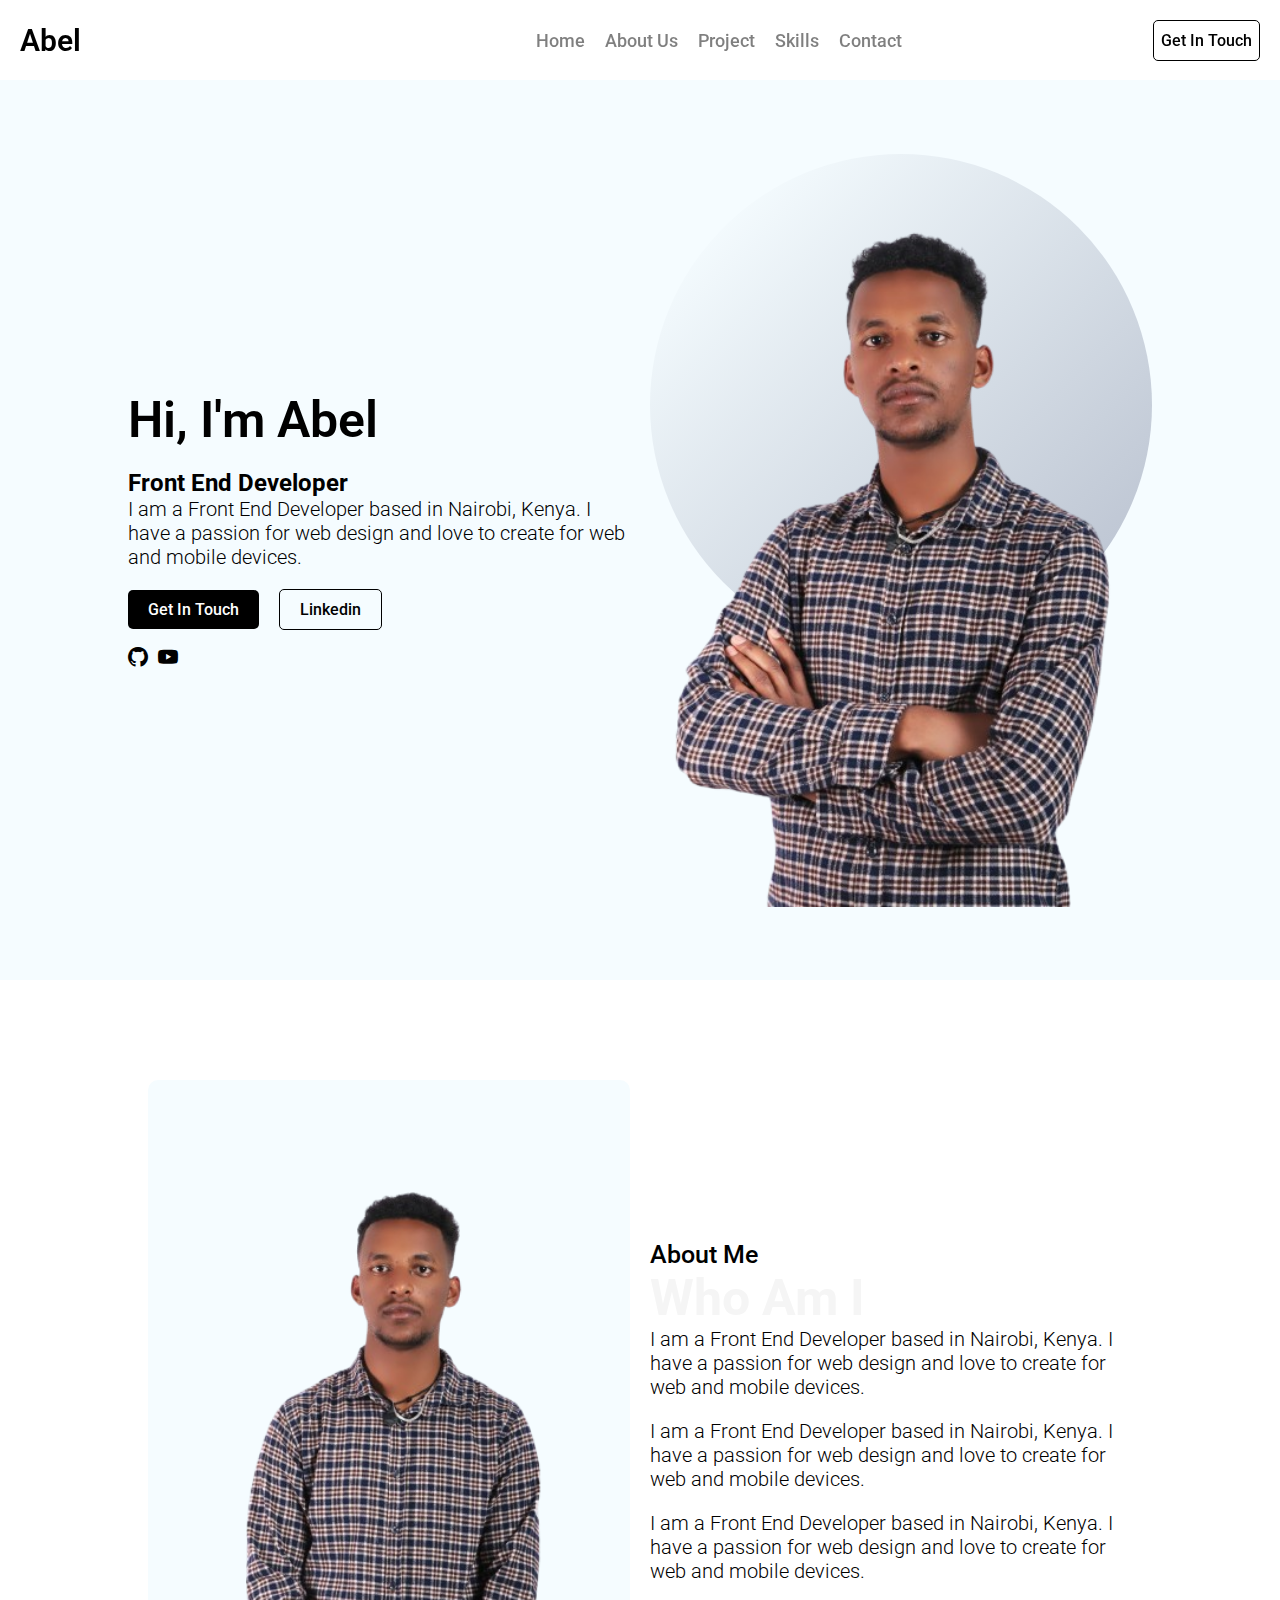
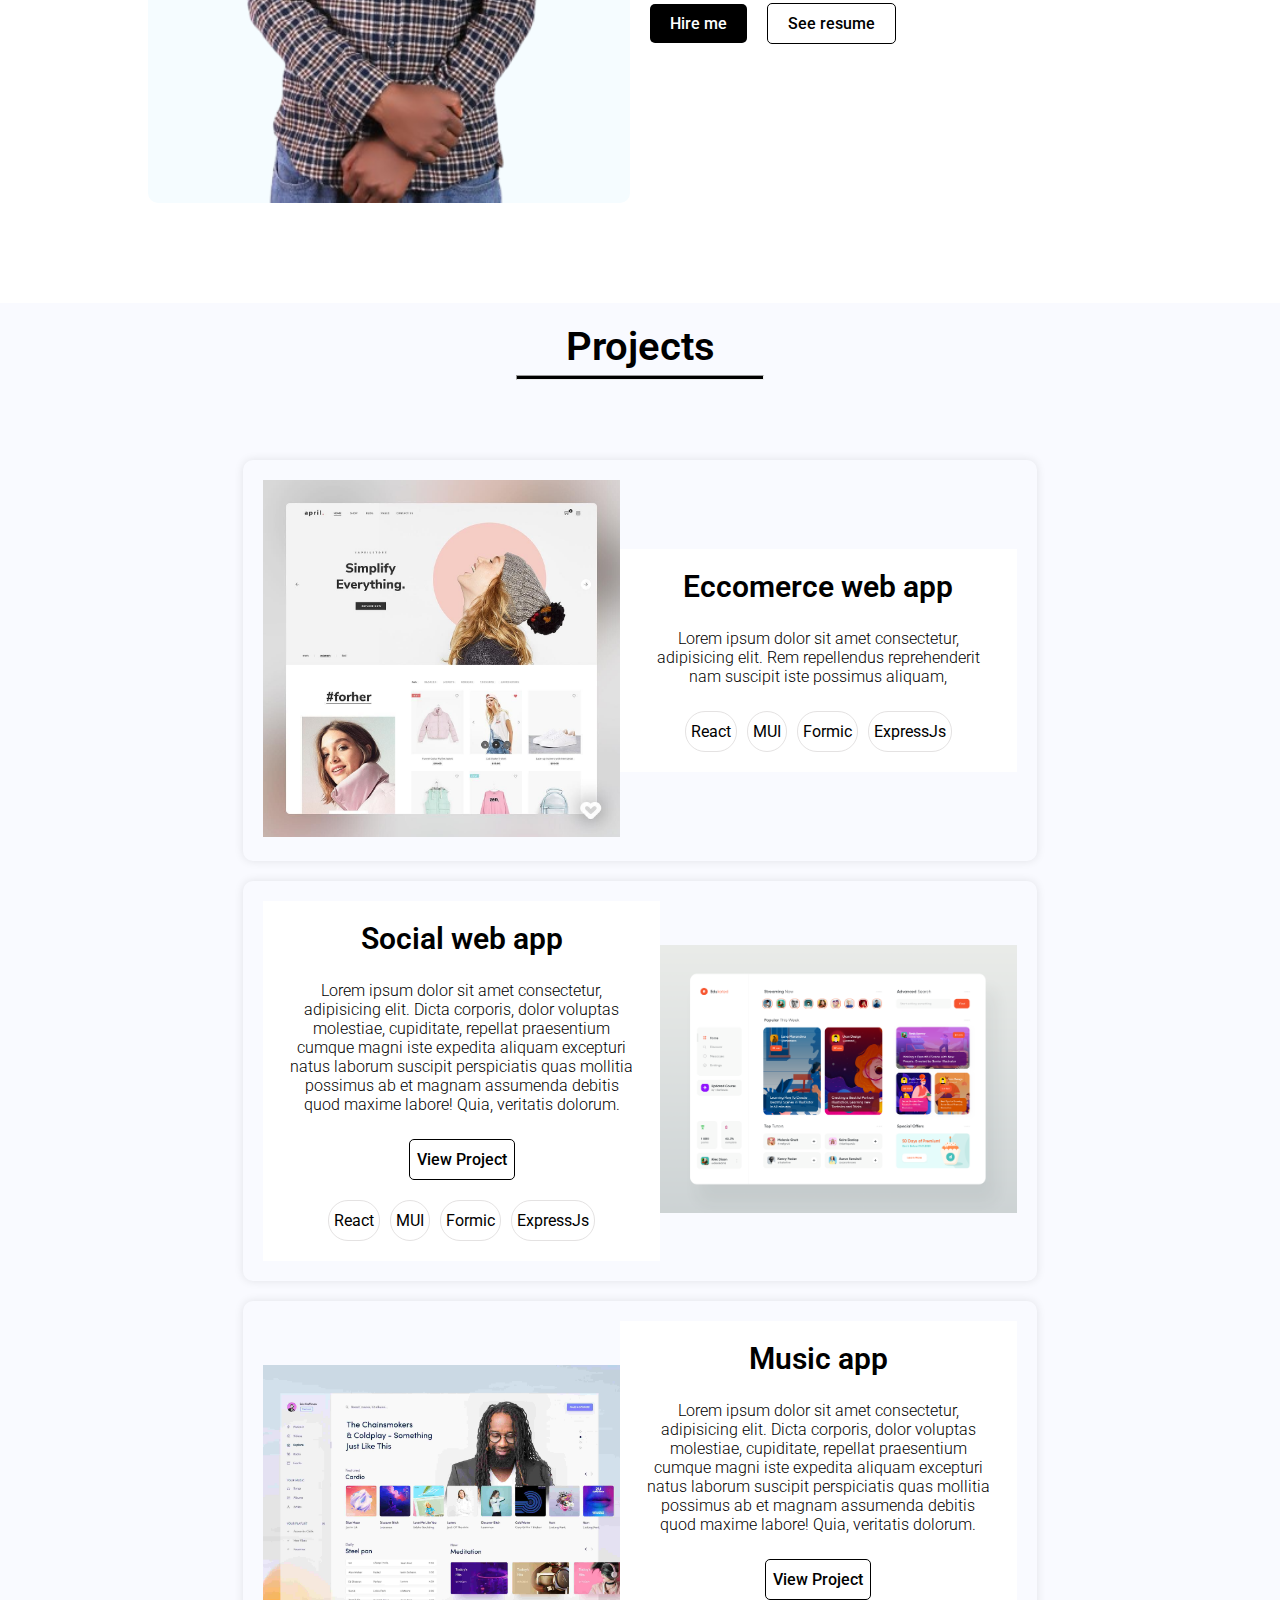
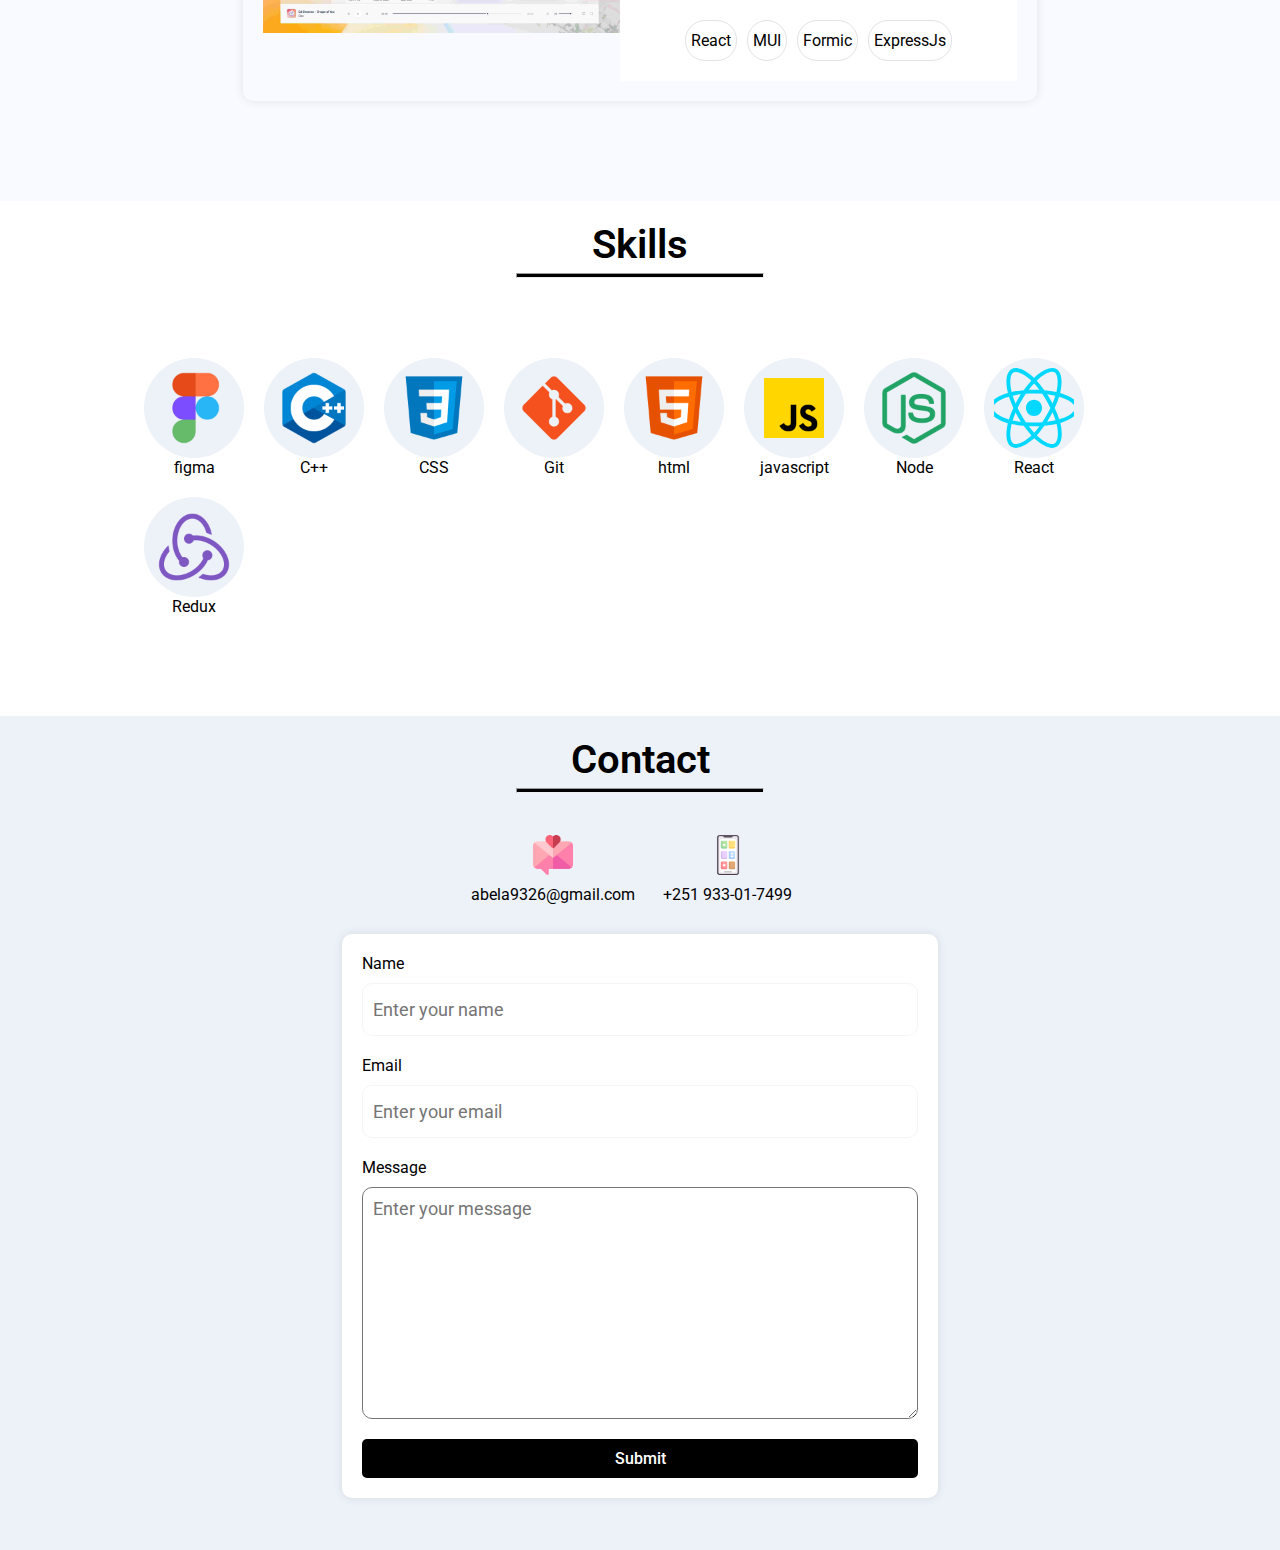
==== index.html @ 2ee45dbb "first commit" ====
<!DOCTYPE html>
<html lang="en">
  <head>
    <meta charset="UTF-8" />

    <meta name="viewport" content="width=device-width, initial-scale=1.0" />
    <link
      rel="stylesheet"
      href="https://cdn.jsdelivr.net/npm/bootstrap-icons@1.11.3/font/bootstrap-icons.min.css"
    />
    <link rel="stylesheet" href="style.css" />
    <title>Document</title>
  </head>
  <body>
    <nav>
      <div class="navbar">
        <div class="logo">
          <a href="#home">Abel</a>
        </div>

        <div class="nav-links">
          <ul class="nav-link-lists">
            <li class="nav-link"><a href="#home">Home</a></li>
            <li class="nav-link"><a href="#about">About Us</a></li>
            <li class="nav-link"><a href="#project">Project</a></li>
            <li class="nav-link"><a href="#skills">Skills</a></li>
            <li class="nav-link"><a href="#contact">Contact</a></li>
          </ul>
          <div>
              <a class="btn outline" href="#contact">Get In Touch</a>
          </div>
        </div>
        <div class="menu">
          <i class="bi bi-list"></i>
        </div>
      </div>
    </nav>
    <div class="side-bar hidden">
      <div class="close-btn">
        <i class="bi bi-x"></i>
      </div>
      <div class="side-bar-links">
        <ul>
          <li><a href="#home">Home</a></li>
          <li><a href="#about">About Us</a></li>
          <li><a href="#project">Project</a></li>
          <li><a href="#skills">Skills</a></li>
          <li><a href="#contact">Contact</a></li>
        </ul>
      </div>
    </div>
    <main>
      <header id="home">
        <div class="container">
          <div class="content">
            <h1>Hi, I'm Abel</h1>
            <h2>Front End Developer</h2>
            <p>
              I am a Front End Developer based in Nairobi, Kenya. I have a
              passion for web design and love to create for web and mobile
              devices.
            </p>
           <div class="btn-container">
            <a href="#contact" class="btn filled">Get In Touch</a>
            <a href="https://www.linkedin.com/in/abel-ayalew-528787195/" target="_blank" rel="noopener" class="btn outline">Linkedin</a>
           </div>
           <div class="social-links">
            
            <a href="https://github.com/abela2112" target="_blank" rel="noopener"><i class="bi bi-github"></i></a>
            <i class="bi bi-youtube"></i>
            
           </div>
          </div>
          <div class="img-wrraper">
            <img
              src="./assets/circle.svg"
              alt="background color"
              class="img-bg"
            />
            <img src="./assets/abel-bg-2.png" alt="Abel" class="img" />
          </div>
        </div>
      </header>
      <section id="about">
            <div class="container">
                <div class="card">
                    <div class="img-wrraper">
                        <img src="./assets/abela-bg-1.png" alt="Abel">
                    </div>
                    <div class="content">
                        <h2>About Me</h2>
                        <span>Who Am I</span>
                        <p>I am a Front End Developer based in Nairobi, Kenya. I have a passion for web design and love to create for web and mobile devices.</p>
                        <p>I am a Front End Developer based in Nairobi, Kenya. I have a passion for web design and love to create for web and mobile devices.</p>
                        <p>I am a Front End Developer based in Nairobi, Kenya. I have a passion for web design and love to create for web and mobile devices.</p>
                       <div class="btn-container">
                        <a href="#contact" class="btn filled">Hire me</a>
                        <a href="#" target="_blank" rel="noopener noreferrer" class="btn outline">See resume</a>
                       </div>
                    </div>
                </div> 
            </div>

        </section>

      <section id="project">
        <div class="title">
          <h2>Projects</h2>
          <hr />
        </div>
        <div class="project-container">
          <div class="project-card">
            <div class="project-img">
              <img src="./assets/e-commerce-app.jpg" alt="Abel" />
            </div>
            <div class="project-info">
              <h3>Eccomerce web app</h3>
              <p>
                Lorem ipsum dolor sit amet consectetur, adipisicing elit. Rem
                repellendus reprehenderit nam suscipit iste possimus aliquam,
                
              </p>
              <div class="badges-container">
                <span class="badge">
                  React
                </span>
                <span class="badge">
                  MUI
                </span>
                <span class="badge">
                  Formic
                </span>
                <span class="badge">
                  ExpressJs
                </span>
              </div>
            </div>
          </div>
          <div class="project-card">
            <div class="project-info">
              <h3>Social web app</h3>
              <p>
                Lorem ipsum dolor sit amet consectetur, adipisicing elit. Dicta
                corporis, dolor voluptas molestiae, cupiditate, repellat
                praesentium cumque magni iste expedita aliquam excepturi natus
                laborum suscipit perspiciatis quas mollitia possimus ab et
                magnam assumenda debitis quod maxime labore! Quia, veritatis
                dolorum.
              </p>
              <a target="_blank" href="https://socal-media-754802.netlify.app" rel="noopener" class="btn outline">View Project</a>
              
              <div class="badges-container">
                <span class="badge">
                  React
                </span>
                <span class="badge">
                  MUI
                </span>
                <span class="badge">
                  Formic
                </span>
                <span class="badge">
                  ExpressJs
                </span>
              </div>
            </div>
            <div class="project-img">
              <img src="./assets/social-app.png" alt="Abel" />
            </div>
          </div>
          <div class="project-card">
            <div class="project-img">
              <img src="./assets/music-app.jpg" alt="Abel" />
            </div>
            <div class="project-info">
              <h3>Music app</h3>
              <p>
                Lorem ipsum dolor sit amet consectetur, adipisicing elit. Dicta
                corporis, dolor voluptas molestiae, cupiditate, repellat
                praesentium cumque magni iste expedita aliquam excepturi natus
                laborum suscipit perspiciatis quas mollitia possimus ab et
                magnam assumenda debitis quod maxime labore! Quia, veritatis
                dolorum.
              </p>
              <a href="https://incredible-mooncake-0d624f.netlify.app/" target="_blank" rel="noopener" class="btn outline">View Project</a>
              <div class="badges-container">
                <span class="badge">
                  React
                </span>
                <span class="badge">
                  MUI
                </span>
                <span class="badge">
                  Formic
                </span>
                <span class="badge">
                  ExpressJs
                </span>
              </div>
            </div>
          </div>
        </div>
      </section>
      <section id="skills">
        <div class="title">
          <h2>Skills</h2>
          <hr />
        </div>
        <div class="skills-container">
          <div class="skill">
            <div class="skill-img">
              <img src="./assets/figma.png" alt="figma" />
            </div>
            <p class="skill-name">figma</p>
          </div>
          <div class="skill">
            <div class="skill-img">
              <img src="./assets/cpp.png" alt="cpp" />
            </div>
            <p class="skill-name">C++</p>
          </div>
          <div class="skill">
            <div class="skill-img">
              <img src="./assets/css.png" alt="css" />
            </div>
            <p class="skill-name">CSS</p>
          </div>
          <div class="skill">
            <div class="skill-img">
              <img src="./assets/git.png" alt="git" />
            </div>
            <p class="skill-name">Git</p>
          </div>
          <div class="skill">
            <div class="skill-img">
              <img src="./assets/html.png" alt="html" />
            </div>
            <p class="skill-name">html</p>
          </div>
          <div class="skill">
            <div class="skill-img">
              <img src="./assets/javascript.png" alt="javascript" />
            </div>
            <p class="skill-name">javascript</p>
          </div>
          <div class="skill">
            <div class="skill-img">
              <img src="./assets/node.png" alt="node" />
            </div>
            <p class="skill-name">Node</p>
          </div>
          <div class="skill">
            <div class="skill-img">
              <img src="./assets/react - Copy.svg" alt="react" />
            </div>
            <p class="skill-name">React</p>
          </div>
          <div class="skill">
            <div class="skill-img">
              <img src="./assets/redux.png" alt="redux" />
            </div>
            <p class="skill-name">Redux</p>
          </div>
        </div>
      </section>
      <section id="contact">
        <div class="title">
          <h2>Contact</h2>
          <hr />
        </div>
        <div class="contact-container">
          <div class="contact-cards">
            <div class="contact-card">
              <img src="./assets/email.png" alt="email" />
              <a href="mailto:abela9326@gmail.com" className="p-text">abela9326@gmail.com</a
              >
            </div>
            <div class="contact-card">
              <img src="./assets/mobile.png" alt="mobile" />
              <a href="tel:+251933017499" class="p-text"
                >+251 933-01-7499</a
              >
            </div>
          </div>
          <form class="contact-form">
            <div class="form-control">
              <label for="name">Name</label>
              <input type="text" id="name" placeholder="Enter your name" />
            </div>
            <div class="form-control">
              <label for="email">Email</label>
              <input type="email" id="email" placeholder="Enter your email" />
            </div>
            <div class="form-control">
              <label for="message">Message</label>
              <textarea
                cols="30"
                rows="10"
                placeholder="Enter your message"
              ></textarea>
            </div>
            <button type="button" class="btn filled">Submit</button>
          </form>
        </div>
      </section>
    </main>
    <footer></footer>
    <script src="script.js"></script>
  </body>
</html>
---- style.css ----
@import url("https://fonts.googleapis.com/css2?family=Abel&family=Lexend:wght@100;300;400;500;600;700;800;900&family=Nunito:wght@200;500;600;800&family=Open+Sans:wght@400;500;600&family=Poppins:ital,wght@0,200;0,300;0,400;0,500;0,600;0,700;0,800;0,900;1,800&family=Roboto:ital,wght@0,100;0,300;0,400;0,500;0,700;0,900;1,700&family=Rubik:ital,wght@0,300;0,400;0,500;1,400&family=Source+Sans+3:wght@200;300;400;500;600;700;800;900&family=Urbanist:ital,wght@0,100;0,200;0,300;0,500;0,600;0,700;1,100;1,200;1,700&display=swap");
* {
  padding: 0;
  margin: 0;
  font-family: "Roboto", sans-serif;
  box-sizing: border-box;
  scroll-behavior: smooth;
}
a {
  text-decoration: none;
  cursor: pointer;
  color: inherit;
}
input {
  padding: 15px 10px;
  border-radius: 10px;
  margin-top: 10px;
  font-size: 18px;
  border: 1px solid #f5f5f5;
}
textarea {
  padding: 10px;
  border-radius: 10px;
  margin-top: 10px;
  font-size: 18px;
}

nav {
  width: 100%;
  height: 80px;
  position: fixed;
  top: 0;
  left: 0;
  right: 0;
  -webkit-backdrop-filter: blur(4px);
  backdrop-filter: blur(4px);
  z-index: 10;
}
.navbar {
  margin: 0 auto !important;
  display: flex;
  align-items: center;
  justify-content: space-between;
  padding: 0 20px;
  height: 100%;
}

.navbar .logo a {
  color: #000;
  font-size: 30px;
  font-weight: 600;
  text-decoration: none;
}
.nav-links {
  display: flex;
  align-items: center;
  justify-content: space-between;
  gap: 20px;
  width: 60%;
}
.nav-link-lists {
  display: flex;
  align-items: center;
  justify-content: space-between;
  list-style: none;
}

.nav-link a {
  margin-left: 20px;
  text-decoration: none;
  color: rgba(0, 0, 0,0.5);
  font-size: 18px;
  font-weight: 500;
  transition: all 0.3s ease;
}
.nav-link a:hover {
  color: #ff0000;
}
.nav-link a:active {
  color: #000;
}
.btn {
  padding: 10px 7px;
  border: none;
  border-radius: 5px;
  transition: all 0.3s ease;
  cursor: pointer;
  font-size: 16px;
  font-weight: 500;
}
.hidden {
  display: none !important;
}
.btn-container {
  display: flex;
  align-items: center;
  gap: 20px;
}
.outline {
  background-color: transparent !important;
  border: 1px solid #000 !important;
  color: #000 !important;
}
.outline:hover {
  background-color: #000 !important;
  color: #fff !important;
}
.filled {
  background-color: #000;
  color: #fff;
}
.filled:hover {
  background-color: transparent !important;
  border: 1px solid #000 !important;
  color: #000 !important;
}
.menu {
  display: none;
  font-size: 30px;
  align-items: center;
  justify-content: center;
  cursor: pointer;
  height: 50px;
}
#home {
  background-color: #f5fcff;
  color: #000;
  display: flex;
  align-items: center;
  justify-content: center;
  width: 100%;
  height: 100vh;
  position: relative;
  margin-top: 5rem;
}
.side-bar {
  width: 300px;
  position: fixed;
  top: 0;
  right: 0;
  height: 100vh;
  z-index: 20;
  display: flex;
  flex-direction: column;
  background: #cce9f6;
  padding: 20px;
  transition: all 0.5s ease-in-out; 
  animation: slide-up 0.5s ease-in-out;
}

.close-btn {
  display: flex;
  align-items: flex-end;
  justify-content: flex-end;
  padding: 20px;
  height: 50px;
  font-size: 30px;
}

.close-btn i {
  cursor: pointer;
}
.side-bar-links {
  display: flex;
  align-items: center;
  justify-content: center;
}

.side-bar-links ul {
  display: flex;
  flex-direction: column;
  align-items: center;
  justify-content: center;
  gap: 20px;
  list-style: none;
  margin-top: 20px;
}
.side-bar-links ul li a {
  text-decoration: none;
  color: #fff;
  font-size: 25px;
  font-weight: 500;
  transition: all 0.3s ease;
}

.container {
  width: 80%;
  display: flex;
  align-items: center;
  gap: 20px;
}
.container .content {
  flex: 1;
}
.container .content h1 {
  font-size: 50px;
  font-weight: 600;
  margin-bottom: 20px;
}
.container .content p {
  font-size: 20px;
  font-weight: 300;
  margin-bottom: 20px;
}
.container .content .btn {
  padding: 10px 20px;
  border: none;
  border-radius: 5px;
  transition: all 0.3s ease;
  cursor: pointer;
  font-size: 16px;
  font-weight: 500;
  background-color: #000;
  color: #fff;
}
.container .img-wrraper {
  flex: 1;
  width: 100%;
  height: 80%;
  position: relative;
  display: flex;
  align-items: flex-end;
  justify-content: flex-end;
}
.img-wrraper .img {
  width: 100%;
  height: 100%;
  object-fit: contain;
  z-index: 1 !important;
}
.img-bg {
  position: absolute;
  top: 0;
  bottom: 0;
  left: 0;
  right: 0;
  width: 100%;
  z-index: 0 !important;
  transition: all .5s ease;
}
.img-bg-animation{
  animation: popup 0.5s ease ;
}
/* #home .container::after { */
/* content: "";
  background: url("./assets/Vector\ 3.png");
  background-size: cover;
  background-repeat: no-repeat;
  position: absolute;
  top: 0;
  right: 0;
  width: 50%;
  height: 100%;
  z-index: 10;
  border-radius: 50%; */
/* background-color: #000; */
/* opacity: 0.5; */
/* } */
.social-links{
  display: flex;
  align-items: center;
 margin-top: 1rem;
  gap: 10px;
}
.social-links i{
  font-size: 20px;
}
.social-links i:hover{
 transform: scale(1.1);
}
#about {
  width: 100%;
}
#about .container {
  width: 80%;
  display: flex;
  margin: 5rem auto;
  align-items: center;
  justify-content: space-between;
  gap: 20px;
}
#about .container .card {
  flex: 1;
  padding: 20px;
  border-radius: 10px;
  /* box-shadow: 0 0 10px rgba(0, 0, 0, 0.1); */
  transition: all 0.3s ease;
  cursor: pointer;
  display: flex;
  align-items: center;
  gap: 20px;
  width: 100%;
  height: 80%
}
#about .container .card .img-wrraper {
  flex: 1;
  border-radius: 10px;
  overflow: hidden;
  background: #f5fcff;
}
#about .container .card .img-wrraper img {
  width: 100%;
  height: 100%;
  object-fit: cover;
}
#about .container .card:hover {
  transform: translateY(-10px);
}
#about .container .card .content{
  flex: 1;
  display: flex;
  flex-direction: column
}
#about .container .card .content h2{
  font-size: 25px;
  font-weight:500 ;
}
.card .content span{
  font-size: 50px;
  color: #f5f5f5;
  font-weight: 700;
}

#project {
  width: 100%;
  padding: 20px;
  background-color: #f9faff;
}
.title {
  display: flex;
  flex-direction: column;
  align-items: center;
}

.title h2 {
  text-align: center;
  font-size: 40px;
  font-weight: 600;
  margin-bottom: 5px;
}
.title hr {
  width: 20%;
  height: 5px;
  background-color: #000;
}

.project-container {
  width: 80%;
  margin: 5rem auto;
  display: flex;
  align-items: center;
  gap: 20px;
  flex-direction: column;
}

.project-container .project-card {
  flex: 1;
  padding: 20px;
  width: 80%;
  height: 400px;
  border-radius: 10px;
  box-shadow: 0 0 10px rgba(0, 0, 0, 0.1);
  transition: all 0.3s ease;
  /* cursor: pointer; */
  display: flex;
  align-items: center;
  animation: swipe-left 3s ease-in-out;
}
.project-container .project-card .project-img {
  flex: 1;
  width: 100%;
  height: 100%;
  border-radius: 10px;
}
.project-container .project-card .project-img img {
  height: 100%;
  width: 100%;
  object-fit: cover;
}
.project-card .project-info {
  flex: 1;
  display: flex;
  width: 100%;
  height: 100%;
  flex-direction: column;
  align-items: center;
  justify-content: center;
  gap: 20px;
  padding: 20px;
  background-color: white;
}
.project-card .project-info h3 {
  font-size: 30px;
  font-weight: 600;
}
.project-card .project-info p {
  font-size: 16px;
  font-weight: 300;
  text-align: center;
  padding: 5px;
}
/* .project-card:hover{
    transform: translateY(-10px);
} */
.badges-container {
  display: flex;
  flex-wrap: wrap;
  gap: 10px;
}
.badge{
  padding: 10px 5px;
  border: 1px solid #e4e2e2;
  border-radius: 20px;
}
#skills {
  width: 100%;
  padding: 20px;
}
/* #skills h2 {
  font-size: 20px;
  font-weight: 500;
  text-align: center;
} */
.skills-container {
  width: 80%;
  margin: 5rem auto;
  display: flex;
  align-items: center;
  flex-wrap: wrap;
  gap: 20px;
}
.skill {
  display: flex;
  flex-direction: column;
  align-items: center;
}
.skill-img {
  width: 100px;
  height: 100px;
  background-color: #edf2f8;
  border-radius: 50%;
  display: flex;
  align-items: center;
  justify-content: center;
}
.skill-img img {
  width: 80%;
  height: 80%;
  object-fit: cover;
}

#contact {
  width: 100%;
  padding: 20px;
  background-color: #edf2f8;
}
.contact-container {
  width: 80%;
  display: flex;
  flex-direction: column;
  align-items: center;
  margin: 2rem auto;
  gap: 20px;
}
#contact .contact-cards {
  display: flex;
  justify-content: space-between;
  align-items: center;
  gap: 25px;
  /* margin-top: 20px; */
}

#contact .contact-cards .contact-card {
  display: flex;
  flex-direction: column;
  align-items: center;
  border-radius: 10px;
  height: auto;
  width: 150px;
  /* height: 150px; */
  padding: 10px;
  gap: 10px;
}

.contact-card img {
  width: 40px;
  height: 40px;
}

.contact-form {
  width: 60%;
  border-radius: 10px;
  padding: 20px;
  /* margin-top: 5rem; */
  display: flex;
  flex-direction: column;
  gap: 20px;
  background-color: #fff;
  box-shadow: 0 0 10px rgba(0, 0, 0, 0.1);
}
.form-control {
  display: flex;
  flex-direction: column;
}


@media screen and (max-width: 768px) {
  .nav-links {
    display: none;
  }
  .menu {
    display: flex;
  }
  #home {
    height: 100%;
  }
  #home .container {
    flex-direction: column;
  }

  .project-container {
    width: 100%;
    margin: 1rem 0;
  }
  .project-card {
    width: 100% !important;
    flex-direction: column;
  }
  .project-info {
    padding: 10px;
  }
  .contact-container {
    width: 100%;
    margin: 0;
  }
  .contact-form {
    width: 100%;
  }
  .skills-container {
    margin: 2rem auto;
    width: 100%;
  }
  .contact-card a {
    display: none;
  }
  .title h2 {
    font-size: 30px;
  }
  .skill-img {
    width: 80px;
    height: 80px;
  }
  .card{
    flex-direction: column;

  }
}

@keyframes popup {
  from {
    opacity: 0;
    transform: scale(0.9);
  }
to {
    opacity: 1;
    transform: scale(1);
  }
}

@keyframes  slide-up {
  from {
    transform: translateX(300px);
}
to{
  transform: translateX(0);
}
}
@keyframes swipe-left {
  from {
    transform: translateX(-100px);
}
to{
  transform: translateX(0);
}
}
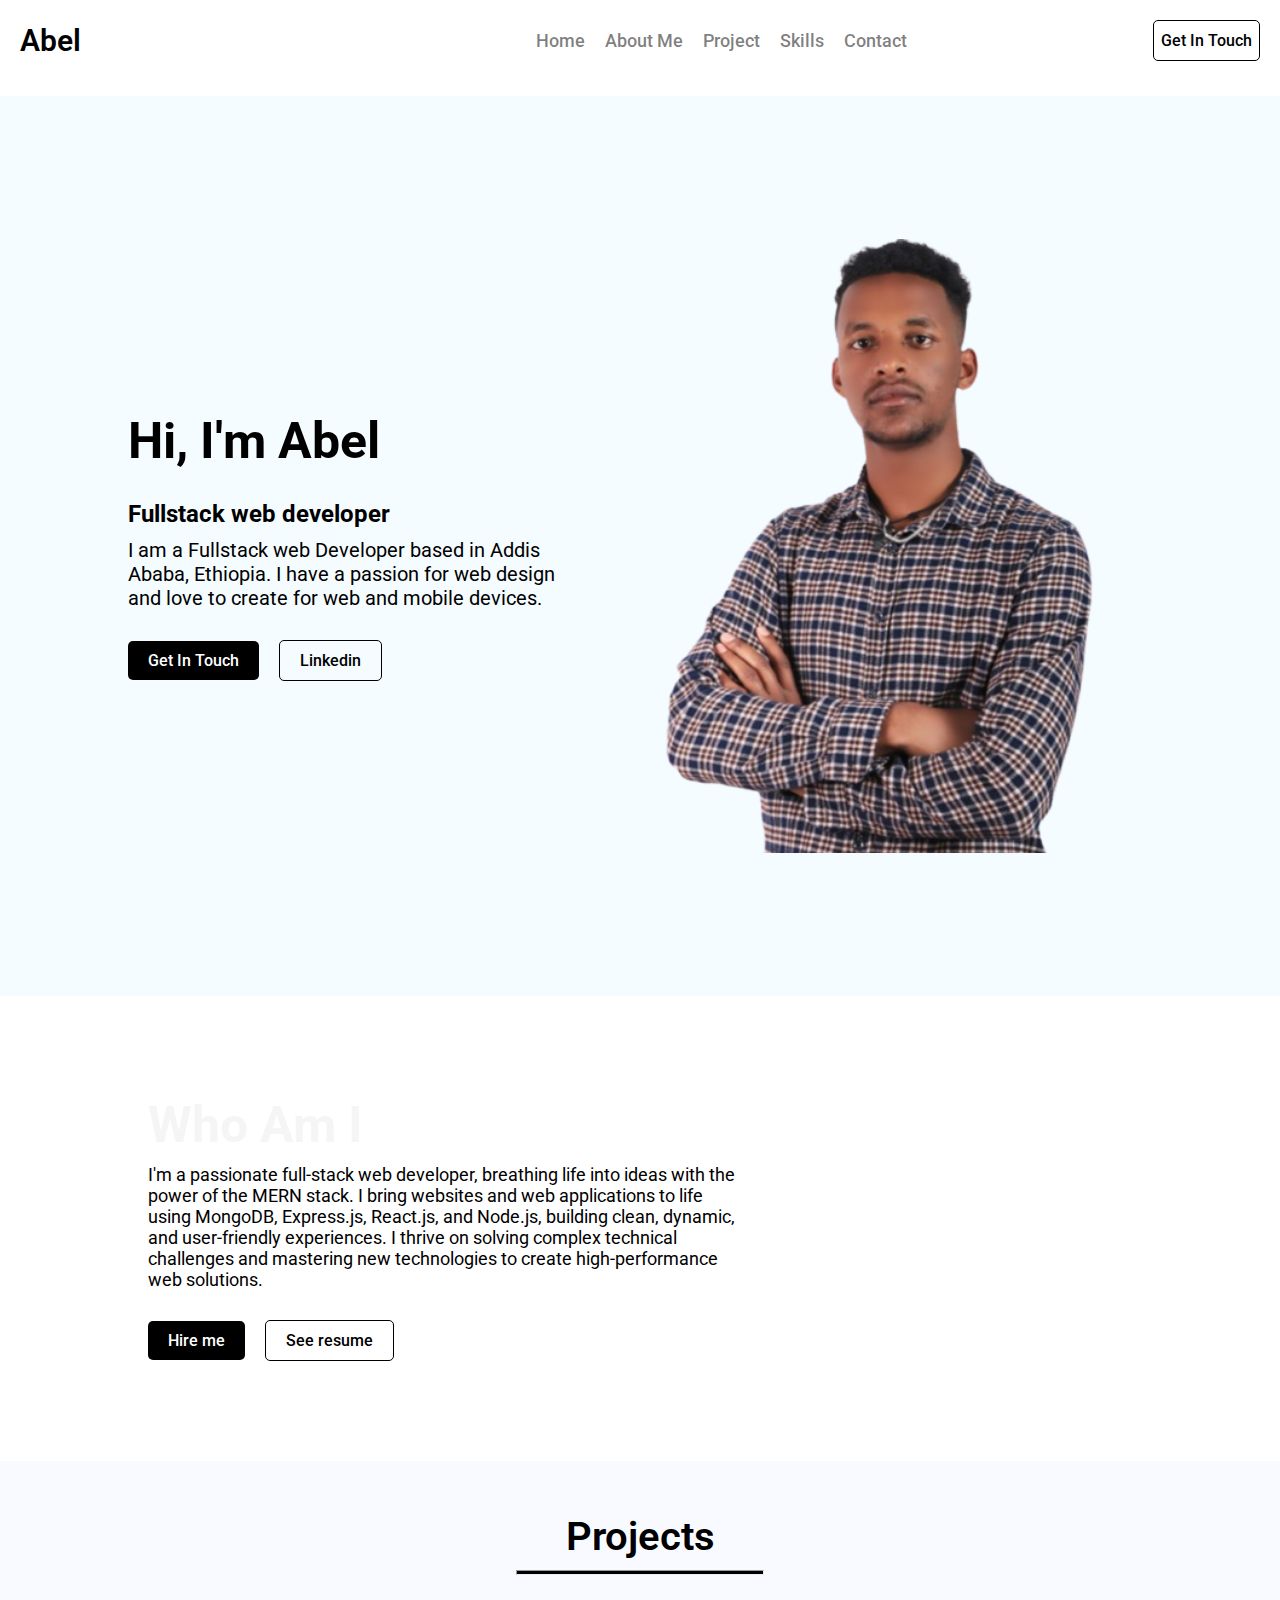
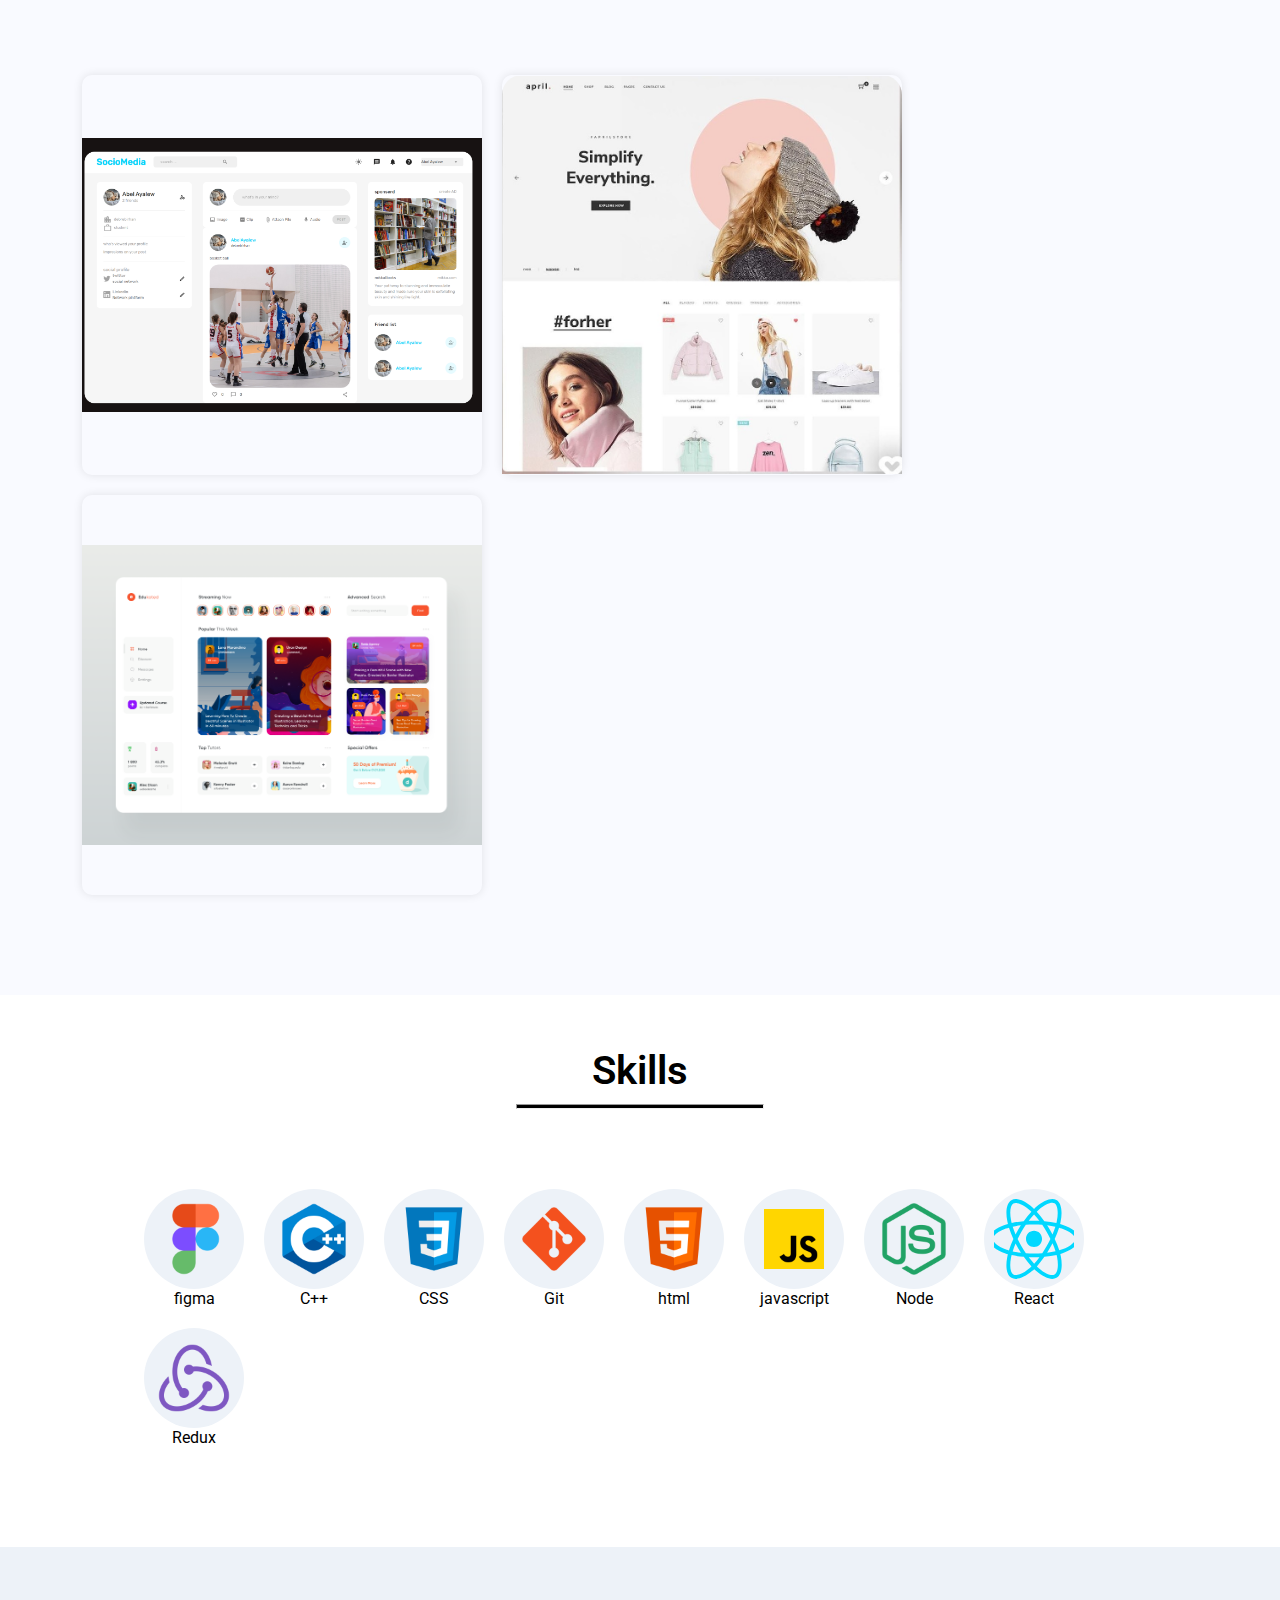
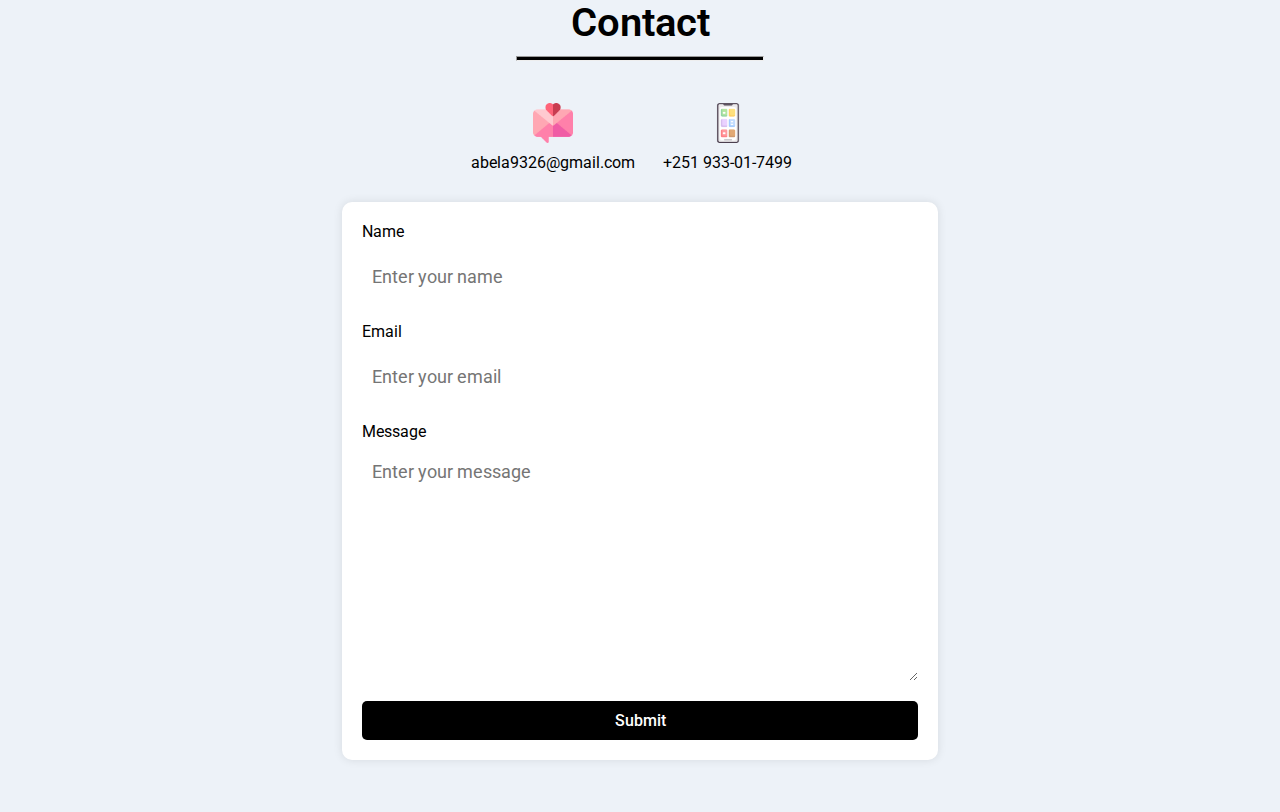
==== commit fc8e8321: "update index.html" ====
--- a/index.html
+++ b/index.html
@@ -9,7 +9,7 @@
       href="https://cdn.jsdelivr.net/npm/bootstrap-icons@1.11.3/font/bootstrap-icons.min.css"
     />
     <link rel="stylesheet" href="style.css" />
-    <title>Document</title>
+    <title>Abela Portifolio</title>
   </head>
   <body>
     <nav>
@@ -21,7 +21,7 @@
         <div class="nav-links">
           <ul class="nav-link-lists">
             <li class="nav-link"><a href="#home">Home</a></li>
-            <li class="nav-link"><a href="#about">About Us</a></li>
+            <li class="nav-link"><a href="#about">About Me</a></li>
             <li class="nav-link"><a href="#project">Project</a></li>
             <li class="nav-link"><a href="#skills">Skills</a></li>
             <li class="nav-link"><a href="#contact">Contact</a></li>
@@ -41,11 +41,11 @@
       </div>
       <div class="side-bar-links">
         <ul>
-          <li><a href="#home">Home</a></li>
-          <li><a href="#about">About Us</a></li>
-          <li><a href="#project">Project</a></li>
-          <li><a href="#skills">Skills</a></li>
-          <li><a href="#contact">Contact</a></li>
+          <li><a class="home" href="#home">Home</a></li>
+          <li><a class="about" href="#about">About Me</a></li>
+          <li><a class="project" href="#project">Project</a></li>
+          <li><a class="skills" href="#skills">Skills</a></li>
+          <li><a class="contact" href="#contact">Contact</a></li>
         </ul>
       </div>
     </div>
@@ -54,9 +54,9 @@
         <div class="container">
           <div class="content">
             <h1>Hi, I'm Abel</h1>
-            <h2>Front End Developer</h2>
-            <p>
-              I am a Front End Developer based in Nairobi, Kenya. I have a
+            <h2>Fullstack web developer</h2>
+            <p class="desc">
+              I am a Fullstack web Developer based in Addis Ababa, Ethiopia. I have a
               passion for web design and love to create for web and mobile
               devices.
             </p>
@@ -64,35 +64,25 @@
             <a href="#contact" class="btn filled">Get In Touch</a>
             <a href="https://www.linkedin.com/in/abel-ayalew-528787195/" target="_blank" rel="noopener" class="btn outline">Linkedin</a>
            </div>
-           <div class="social-links">
-            
-            <a href="https://github.com/abela2112" target="_blank" rel="noopener"><i class="bi bi-github"></i></a>
-            <i class="bi bi-youtube"></i>
-            
-           </div>
+           
           </div>
           <div class="img-wrraper">
-            <img
+            <!-- <img
               src="./assets/circle.svg"
               alt="background color"
               class="img-bg"
-            />
-            <img src="./assets/abel-bg-2.png" alt="Abel" class="img" />
+            /> -->
+            <img src="./assets/abel-bg-3.png" alt="Abel" class="img" />
           </div>
         </div>
       </header>
       <section id="about">
             <div class="container">
                 <div class="card">
-                    <div class="img-wrraper">
-                        <img src="./assets/abela-bg-1.png" alt="Abel">
-                    </div>
                     <div class="content">
-                        <h2>About Me</h2>
+
                         <span>Who Am I</span>
-                        <p>I am a Front End Developer based in Nairobi, Kenya. I have a passion for web design and love to create for web and mobile devices.</p>
-                        <p>I am a Front End Developer based in Nairobi, Kenya. I have a passion for web design and love to create for web and mobile devices.</p>
-                        <p>I am a Front End Developer based in Nairobi, Kenya. I have a passion for web design and love to create for web and mobile devices.</p>
+                        <p class="about_desc">I'm a passionate full-stack web developer, breathing life into ideas with the power of the MERN stack. I bring websites and web applications to life using MongoDB, Express.js, React.js, and Node.js, building clean, dynamic, and user-friendly experiences. I thrive on solving complex technical challenges and mastering new technologies to create high-performance web solutions.</p>
                        <div class="btn-container">
                         <a href="#contact" class="btn filled">Hire me</a>
                         <a href="#" target="_blank" rel="noopener noreferrer" class="btn outline">See resume</a>
@@ -111,94 +101,58 @@
         <div class="project-container">
           <div class="project-card">
             <div class="project-img">
+              <img src="./assets/smedia2.png" alt="Abel" />
+            </div>
+                <div class="background">
+                  <h2>Social media</h2>
+                  <div class="project-info-view">
+                    <a href="https://github.com/abela2112/fullstack-social-media.git">
+                      <i class="bi bi-github"></i>
+                    </a>
+                    <a href="https://socal-media-754802.netlify.app">
+                      <i class="bi bi-eye"></i>
+                    </a>
+                  </div>
+            </div> 
+            
+          </div>
+          <div class="project-card">
+            <div class="project-img">
               <img src="./assets/e-commerce-app.jpg" alt="Abel" />
             </div>
-            <div class="project-info">
-              <h3>Eccomerce web app</h3>
-              <p>
-                Lorem ipsum dolor sit amet consectetur, adipisicing elit. Rem
-                repellendus reprehenderit nam suscipit iste possimus aliquam,
-                
-              </p>
-              <div class="badges-container">
-                <span class="badge">
-                  React
-                </span>
-                <span class="badge">
-                  MUI
-                </span>
-                <span class="badge">
-                  Formic
-                </span>
-                <span class="badge">
-                  ExpressJs
-                </span>
+          
+            <div class="background">
+              <h2>Eccomerce app</h2>
+              <div class="project-info-view">
+                <a href="https://github.com/abela2112/abelShop.git">
+                  <i class="bi bi-github"></i>
+                </a>
+                <a href="https://bellashop12.netlify.app">
+                  <i class="bi bi-eye"></i>
+                </a>
               </div>
             </div>
           </div>
           <div class="project-card">
-            <div class="project-info">
-              <h3>Social web app</h3>
-              <p>
-                Lorem ipsum dolor sit amet consectetur, adipisicing elit. Dicta
-                corporis, dolor voluptas molestiae, cupiditate, repellat
-                praesentium cumque magni iste expedita aliquam excepturi natus
-                laborum suscipit perspiciatis quas mollitia possimus ab et
-                magnam assumenda debitis quod maxime labore! Quia, veritatis
-                dolorum.
-              </p>
-              <a target="_blank" href="https://socal-media-754802.netlify.app" rel="noopener" class="btn outline">View Project</a>
-              
-              <div class="badges-container">
-                <span class="badge">
-                  React
-                </span>
-                <span class="badge">
-                  MUI
-                </span>
-                <span class="badge">
-                  Formic
-                </span>
-                <span class="badge">
-                  ExpressJs
-                </span>
-              </div>
-            </div>
             <div class="project-img">
               <img src="./assets/social-app.png" alt="Abel" />
             </div>
-          </div>
-          <div class="project-card">
-            <div class="project-img">
-              <img src="./assets/music-app.jpg" alt="Abel" />
-            </div>
-            <div class="project-info">
-              <h3>Music app</h3>
-              <p>
-                Lorem ipsum dolor sit amet consectetur, adipisicing elit. Dicta
-                corporis, dolor voluptas molestiae, cupiditate, repellat
-                praesentium cumque magni iste expedita aliquam excepturi natus
-                laborum suscipit perspiciatis quas mollitia possimus ab et
-                magnam assumenda debitis quod maxime labore! Quia, veritatis
-                dolorum.
-              </p>
-              <a href="https://incredible-mooncake-0d624f.netlify.app/" target="_blank" rel="noopener" class="btn outline">View Project</a>
-              <div class="badges-container">
-                <span class="badge">
-                  React
-                </span>
-                <span class="badge">
-                  MUI
-                </span>
-                <span class="badge">
-                  Formic
-                </span>
-                <span class="badge">
-                  ExpressJs
-                </span>
+            
+            <div class="background">
+              <h2> Admin Dashboard</h2>
+              <div class="project-info-view">
+                <a href="https://github.com/abela2112/admin-dashboard.git">
+                  <i class="bi bi-github"></i>
+                </a>
+                <a href="https://shoppfy-admin-dashboard.netlify.app">
+                  <i class="bi bi-eye"></i>
+                  </a>
               </div>
             </div>
           </div>
+         
+         
+         
         </div>
       </section>
       <section id="skills">
--- a/style.css
+++ b/style.css
@@ -18,11 +18,16 @@
   font-size: 18px;
   border: 1px solid #f5f5f5;
 }
+input:focus{
+  border: none !important;
+
+}
 textarea {
   padding: 10px;
   border-radius: 10px;
   margin-top: 10px;
   font-size: 18px;
+  border: none;
 }
 
 nav {
@@ -32,8 +37,10 @@
   top: 0;
   left: 0;
   right: 0;
-  -webkit-backdrop-filter: blur(4px);
-  backdrop-filter: blur(4px);
+  background-color: #fff;
+  /* -webkit-backdrop-filter: blur(4px);
+ 
+  backdrop-filter: blur(4px); */
   z-index: 10;
 }
 .navbar {
@@ -74,7 +81,7 @@
   transition: all 0.3s ease;
 }
 .nav-link a:hover {
-  color: #ff0000;
+  color: #000;
 }
 .nav-link a:active {
   color: #000;
@@ -131,7 +138,8 @@
   width: 100%;
   height: 100vh;
   position: relative;
-  margin-top: 5rem;
+  margin-top: 6rem;
+
 }
 .side-bar {
   width: 300px;
@@ -142,7 +150,7 @@
   z-index: 20;
   display: flex;
   flex-direction: column;
-  background: #cce9f6;
+  background: rgb(0, 0, 0);
   padding: 20px;
   transition: all 0.5s ease-in-out; 
   animation: slide-up 0.5s ease-in-out;
@@ -155,6 +163,7 @@
   padding: 20px;
   height: 50px;
   font-size: 30px;
+  color: #fff;
 }
 
 .close-btn i {
@@ -191,15 +200,22 @@
 }
 .container .content {
   flex: 1;
+  display: flex;
+  flex-direction: column;
+  gap: 10px;
 }
 .container .content h1 {
   font-size: 50px;
-  font-weight: 600;
+  font-weight: 700;
   margin-bottom: 20px;
 }
-.container .content p {
+.content h2{
+  font-size: 1.5rem;
+
+}
+.container .content .desc{
   font-size: 20px;
-  font-weight: 300;
+  font-weight: 400;
   margin-bottom: 20px;
 }
 .container .content .btn {
@@ -221,6 +237,7 @@
   display: flex;
   align-items: flex-end;
   justify-content: flex-end;
+  padding: 40px;
 }
 .img-wrraper .img {
   width: 100%;
@@ -280,6 +297,7 @@
   gap: 20px;
 }
 #about .container .card {
+  position: relative;
   flex: 1;
   padding: 20px;
   border-radius: 10px;
@@ -297,6 +315,7 @@
   border-radius: 10px;
   overflow: hidden;
   background: #f5fcff;
+  border-radius: 10px;
 }
 #about .container .card .img-wrraper img {
   width: 100%;
@@ -313,7 +332,7 @@
 }
 #about .container .card .content h2{
   font-size: 25px;
-  font-weight:500 ;
+  font-weight:500;
 }
 .card .content span{
   font-size: 50px;
@@ -321,10 +340,13 @@
   font-weight: 700;
 }
 
-#project {
-  width: 100%;
-  padding: 20px;
-  background-color: #f9faff;
+.about_desc{
+    width: 60%;
+    font-size: 18px;
+    font-weight: 400;
+    margin-bottom: 20px;
+    /* text-align: center; */
+  
 }
 .title {
   display: flex;
@@ -336,46 +358,68 @@
   text-align: center;
   font-size: 40px;
   font-weight: 600;
-  margin-bottom: 5px;
+  margin-bottom: 10px;
+  margin-top: 2rem;
 }
 .title hr {
   width: 20%;
   height: 5px;
   background-color: #000;
 }
-
+#project {
+  width: 100%;
+  padding: 20px;
+  background-color: #f9faff;
+  /* display: flex; */
+  /* flex-direction: column; */
+  /* align-items: center; */
+  /* justify-content: center; */
+}
 .project-container {
-  width: 80%;
+  /* width: 80%;
   margin: 5rem auto;
   display: flex;
-  align-items: center;
-  gap: 20px;
-  flex-direction: column;
-}
-
-.project-container .project-card {
-  flex: 1;
-  padding: 20px;
-  width: 80%;
+  /* align-items: center; */
+
+  /* flex-wrap: wrap; */  
+/*  */
+ /* display: grid;
+ grid-template-columns: auto auto auto; */
+ padding-top: 20px;
+  display: flex;
+  width: 90%;
+  flex-wrap: wrap;
+  gap: 20px;
+  margin: 5rem auto;
+}
+
+.project-card {
+  /* padding: 20px; */
+  position: relative;
   height: 400px;
+  width: 400px;
   border-radius: 10px;
   box-shadow: 0 0 10px rgba(0, 0, 0, 0.1);
   transition: all 0.3s ease;
   /* cursor: pointer; */
-  display: flex;
+  position: relative;
+  display: flex;
+  flex-direction: column;
   align-items: center;
   animation: swipe-left 3s ease-in-out;
 }
+
 .project-container .project-card .project-img {
-  flex: 1;
   width: 100%;
   height: 100%;
-  border-radius: 10px;
+  /* border-radius: 10px; */
 }
 .project-container .project-card .project-img img {
   height: 100%;
   width: 100%;
-  object-fit: cover;
+  object-fit: contain;
+  border-top-left-radius: 20px;
+  border-top-right-radius: 20px;
 }
 .project-card .project-info {
   flex: 1;
@@ -383,10 +427,9 @@
   width: 100%;
   height: 100%;
   flex-direction: column;
-  align-items: center;
-  justify-content: center;
-  gap: 20px;
-  padding: 20px;
+  
+  
+  /* padding: 20px; */
   background-color: white;
 }
 .project-card .project-info h3 {
@@ -399,6 +442,61 @@
   text-align: center;
   padding: 5px;
 }
+.background{
+  display: none;
+  position: absolute;
+  
+  top: 0;
+  left: 0;
+  bottom: 0;
+  right: 0;
+  width: 100%;
+  height: 100%;
+  background-color: rgba(0, 0, 0, 0.5);
+  color: white;
+  text-align: center;
+  /* padding-top: 50%; */
+  box-sizing: border-box;
+  transition: opacity 0.3s ease;
+  border-radius: 10px;
+
+}
+.project-card:hover .background {
+  display: flex;
+  justify-content: center;
+  align-items: center;
+  flex-direction: column;
+}
+
+.background .project-info-view{
+  display: flex;
+  justify-content: space-between;
+  gap: 20px;
+  align-items: center;
+  font-size: 24px;
+}
+.project-info-view a{
+  height: 50px;
+  width: 50px;
+  border-radius: 50%;
+  background-color: rgba(0, 0, 0, 0.1);
+  display: flex;
+  justify-content: center;
+  align-items: center;
+  transition: all 0.3s ease-in-out;
+}
+
+.project-info-view a:hover{
+  background-color: rgba(0, 0, 0, 0.5);
+  /* color: white;  */
+}
+
+.project-info-view a i{
+  color: rgba(255, 255, 255,0.3);
+}
+.project-info-view a:hover i{
+  color: white;
+}
 /* .project-card:hover{
     transform: translateY(-10px);
 } */
@@ -408,10 +506,15 @@
   gap: 10px;
 }
 .badge{
-  padding: 10px 5px;
+  padding: 7px 5px;
   border: 1px solid #e4e2e2;
   border-radius: 20px;
-}
+  font-size: small;
+  transition: all 0.3s ease-in-out;
+}
+/* .badge:hover{
+  transform: scale(1.1);
+} */
 #skills {
   width: 100%;
   padding: 20px;
@@ -423,6 +526,7 @@
 } */
 .skills-container {
   width: 80%;
+  margin-top: 10rem;
   margin: 5rem auto;
   display: flex;
   align-items: center;
@@ -433,6 +537,10 @@
   display: flex;
   flex-direction: column;
   align-items: center;
+  transition: all 0.3s ease-in-out;
+}
+.skill:hover {
+  transform: scale(1.1);
 }
 .skill-img {
   width: 100px;
@@ -503,6 +611,18 @@
   flex-direction: column;
 }
 
+input{
+  border: none;
+}
+input:focus{
+  background-color: lightgray;
+  border: none !important;
+}
+
+textarea{
+  border: none;
+}
+
 
 @media screen and (max-width: 768px) {
   .nav-links {
@@ -521,6 +641,8 @@
   .project-container {
     width: 100%;
     margin: 1rem 0;
+    display: flex;
+    flex-wrap: wrap;
   }
   .project-card {
     width: 100% !important;
@@ -544,6 +666,7 @@
     display: none;
   }
   .title h2 {
+    
     font-size: 30px;
   }
   .skill-img {
